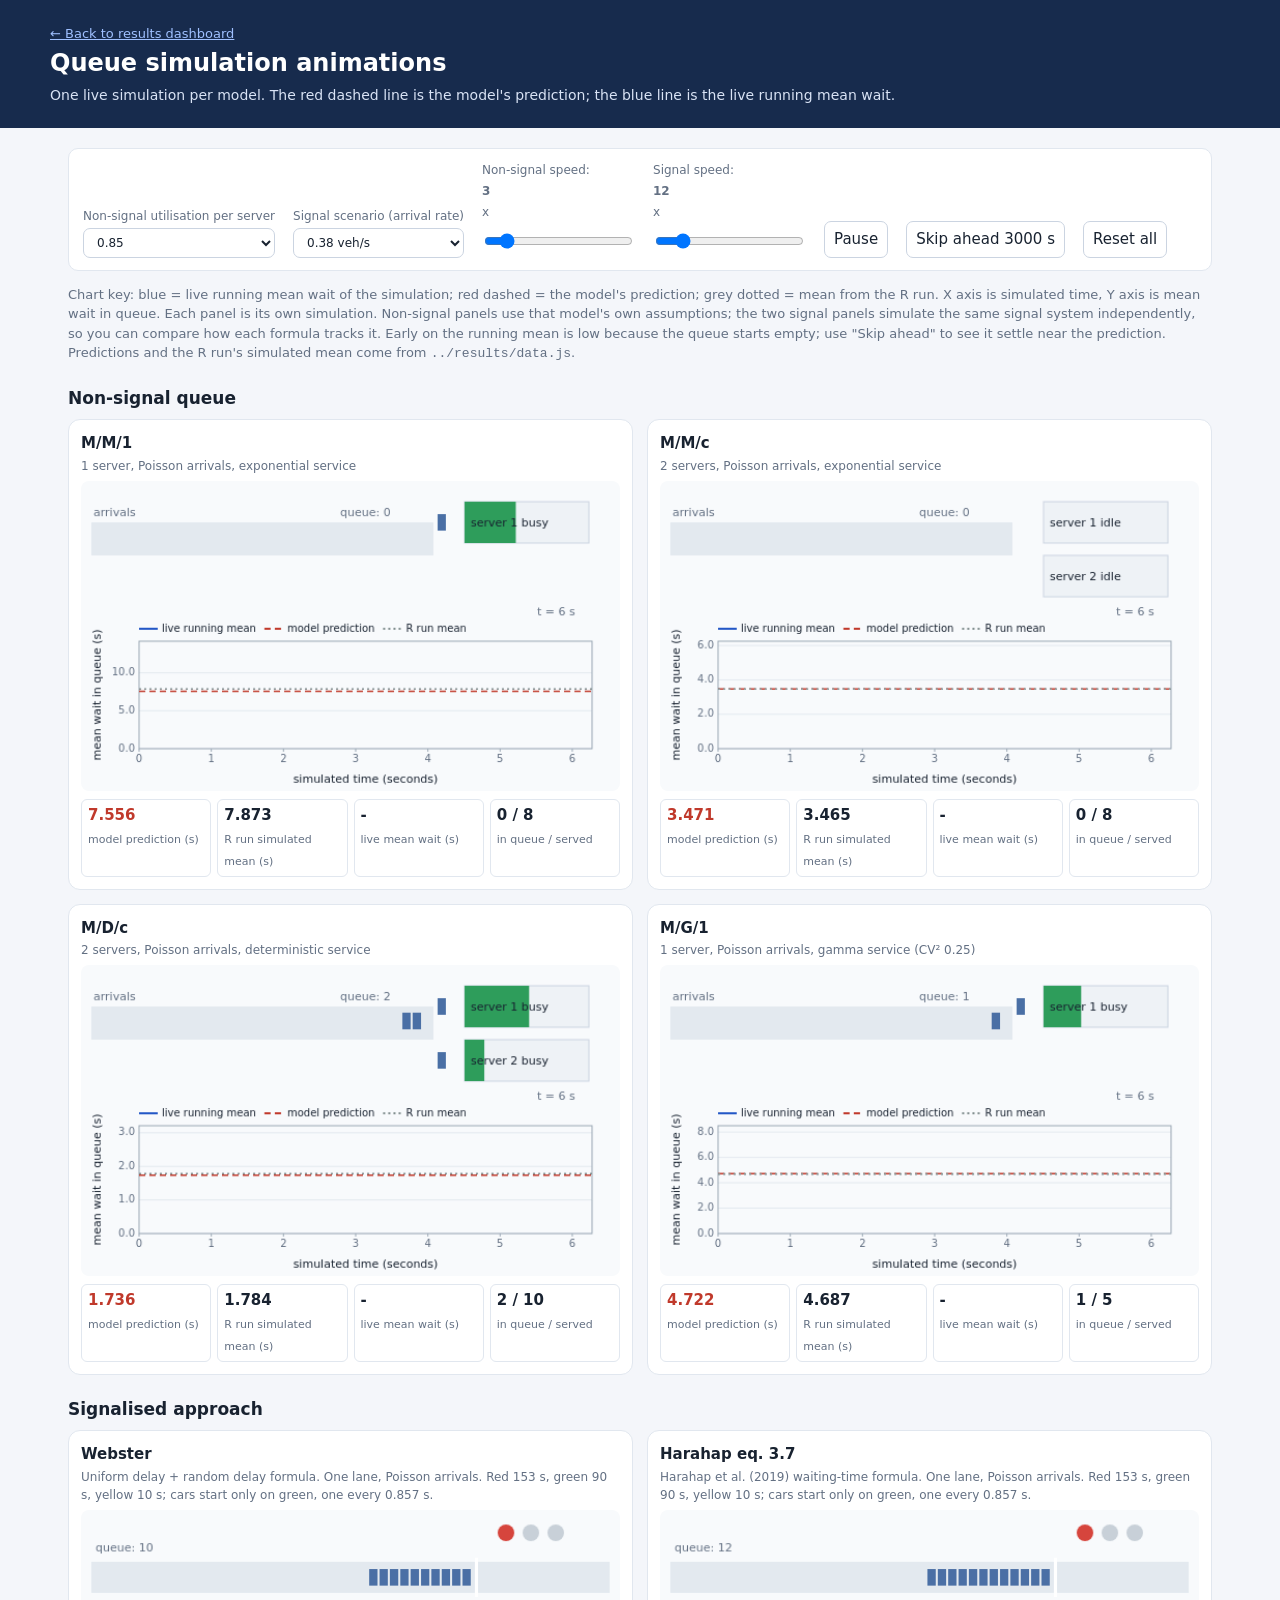
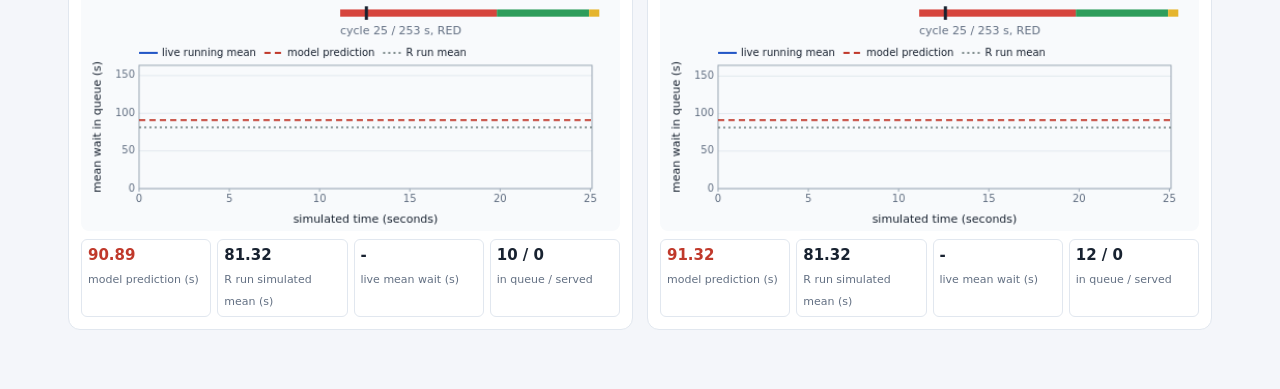
==== dashboard/animation.html @ c311b71f "Traffic queue model comparison: simulation, dashboard and animations" ====
<!doctype html>
<html lang="en">
<head>
<meta charset="utf-8">
<meta name="viewport" content="width=device-width, initial-scale=1">
<title>Queue simulation animations</title>
<style>
:root{--bg:#f4f6fa;--panel:#fff;--ink:#182230;--muted:#637083;--line:#e1e7ef;--acc:#2357c6;--red:#d6453d;--grn:#2e9d5b;--yel:#e5b52e;--pred:#c0392b}
*{box-sizing:border-box}body{margin:0;background:var(--bg);color:var(--ink);font:15px/1.5 system-ui,-apple-system,Segoe UI,sans-serif}
header{background:#172b4d;color:#fff;padding:22px max(20px,calc((100% - 1180px)/2))}header h1{margin:0 0 4px;font-size:24px}header p{margin:0;color:#d9e3f5;font-size:14px}
main{max-width:1180px;margin:20px auto;padding:0 18px 40px}
.bar{display:flex;flex-wrap:wrap;gap:12px 18px;align-items:end;background:var(--panel);border:1px solid var(--line);border-radius:10px;padding:12px 14px;margin-bottom:14px}
.bar label{display:flex;flex-direction:column;font-size:12px;color:var(--muted);gap:3px}
select,button,input{font:inherit;padding:6px 9px;border:1px solid #cbd4e1;border-radius:7px;background:#fff;color:var(--ink)}button{cursor:pointer}
h2{font-size:17px;margin:22px 0 8px}
.grid{display:grid;grid-template-columns:repeat(2,minmax(0,1fr));gap:14px}
.card{background:var(--panel);border:1px solid var(--line);border-radius:12px;padding:12px}
.card h3{margin:0 0 2px;font-size:15px}.card .sub{color:var(--muted);font-size:12px;margin:0 0 6px}
canvas{width:100%;height:auto;display:block;background:#f8fafc;border-radius:8px}
.nums{display:grid;grid-template-columns:repeat(4,1fr);gap:6px;margin-top:8px}
.nums div{border:1px solid var(--line);border-radius:6px;padding:4px 6px}.nums b{display:block;font-size:15px}.nums span{font-size:11px;color:var(--muted)}
.pred b{color:var(--pred)}
.note{color:var(--muted);font-size:13px}
@media(max-width:820px){.grid{grid-template-columns:1fr}.nums{grid-template-columns:repeat(2,1fr)}}
</style>
</head>
<body>
<header><a href="index.html" style="color:#9fc0ff;font-size:13px">&larr; Back to results dashboard</a><h1>Queue simulation animations</h1><p>One live simulation per model. The red dashed line is the model's prediction; the blue line is the live running mean wait.</p></header>
<main>
<div class="bar">
  <label>Non-signal utilisation per server
    <select id="rho"><option>0.3</option><option>0.5</option><option>0.7</option><option selected>0.85</option></select></label>
  <label>Signal scenario (arrival rate)
    <select id="sig"><option value="0.1">0.10 veh/s</option><option value="0.2">0.20 veh/s</option><option value="0.28">0.28 veh/s</option><option value="0.34">0.34 veh/s</option><option value="0.38" selected>0.38 veh/s</option></select></label>
  <label>Non-signal speed: <b id="spdOut"></b>x
    <input id="spd" type="range" min="0.5" max="60" step="0.5" value="3"></label>
  <label>Signal speed: <b id="spdSigOut"></b>x
    <input id="spdSig" type="range" min="1" max="120" step="1" value="12"></label>
  <button id="pause">Pause</button>
  <button id="skip">Skip ahead 3000 s</button>
  <button id="reset">Reset all</button>
</div>
<p class="note">Chart key: blue = live running mean wait of the simulation; red dashed = the model's prediction; grey dotted = mean from the R run. X axis is simulated time, Y axis is mean wait in queue. Each panel is its own simulation. Non-signal panels use that model's own assumptions; the two signal panels simulate the same signal system independently, so you can compare how each formula tracks it. Early on the running mean is low because the queue starts empty; use "Skip ahead" to see it settle near the prediction. Predictions and the R run's simulated mean come from <code>../results/data.js</code>.</p>

<h2>Non-signal queue</h2>
<div class="grid" id="plainGrid"></div>

<h2>Signalised approach</h2>
<div class="grid" id="sigGrid"></div>
</main>
<script src="../results/data.js"></script>
<script>
"use strict";
const MU = 0.75, SAT = 1.167, RED = 153, GREEN = 90, CYC = 253, H_SAT = 1 / SAT;
const $ = id => document.getElementById(id);
if (window.self !== window.top) document.querySelector("header").style.display = "none";   // hide the banner when embedded in the dashboard
const R = window.RESULTS || { plain: [], signal: [] };
const fmt = (v, d = 2) => (v === null || v === undefined || !isFinite(v)) ? "n/a" : Number(v).toFixed(d);
const CSS = n => getComputedStyle(document.documentElement).getPropertyValue(n).trim();

// ---------- random helpers ----------
const rexp = rate => -Math.log(1 - Math.random()) / rate;
function svcTime(kind) {                       // mean 1/MU in every case
  if (kind === "exp") return rexp(MU);
  if (kind === "det") return 1 / MU;
  let s = 0; for (let i = 0; i < 4; i++) s += rexp(4 * MU); return s;   // gamma, shape 4 (cv2 = 0.25)
}

// ---------- shared chart (labelled axes + legend) ----------
function niceStep(range, n) {
  const raw = range / n, mag = Math.pow(10, Math.floor(Math.log10(raw))), f = raw / mag;
  return (f < 1.5 ? 1 : f < 3 ? 2 : f < 7 ? 5 : 10) * mag;
}
function drawChart(cx, x, y, w, h, hist, lines, tmax) {
  const L = 46, T = 20, B = 36, R = 22;                      // margins inside the box
  const px = x + L, py = y + T, pw = w - L - R, ph = h - T - B;
  const lv = lines.map(l => l.v).filter(v => isFinite(v));
  const ymax = lv.length ? Math.max(...lv) * 1.8 : Math.max(1e-6, ...hist.map(p => p[1])) * 1.25;   // early spikes are clipped
  const tm = Math.max(tmax, 1);
  const X = t => px + pw * Math.min(1, t / tm), Y = v => py + ph - ph * Math.min(1, v / ymax);
  cx.save(); cx.font = "10px system-ui"; cx.textBaseline = "middle";
  // grid + y ticks
  const ys = niceStep(ymax, 4), yd = ys < 1 ? 2 : ys < 10 ? 1 : 0;
  cx.textAlign = "right"; cx.strokeStyle = "#e3e9ef"; cx.fillStyle = "#637083"; cx.lineWidth = 1;
  for (let v = 0; v <= ymax + 1e-9; v += ys) { cx.beginPath(); cx.moveTo(px, Y(v)); cx.lineTo(px + pw, Y(v)); cx.stroke(); cx.fillText(v.toFixed(yd), px - 4, Y(v)); }
  // x ticks
  const xs = niceStep(tm, 5); cx.textAlign = "center"; cx.textBaseline = "top";
  for (let t = 0; t <= tm + 1e-9; t += xs) { cx.beginPath(); cx.moveTo(X(t), py + ph); cx.lineTo(X(t), py + ph + 3); cx.strokeStyle = "#9aa7b4"; cx.stroke(); cx.fillText(Math.round(t), X(t), py + ph + 5); }
  cx.strokeStyle = "#9aa7b4"; cx.strokeRect(px, py, pw, ph);
  // axis titles
  cx.fillStyle = "#182230"; cx.font = "11px system-ui"; cx.textAlign = "center"; cx.textBaseline = "alphabetic";
  cx.fillText("simulated time (seconds)", px + pw / 2, y + h - 3);
  cx.save(); cx.translate(x + 9, py + ph / 2); cx.rotate(-Math.PI / 2); cx.fillText("mean wait in queue (s)", 0, 0); cx.restore();
  // reference lines (model prediction etc.)
  lines.forEach(l => { if (!isFinite(l.v)) return; cx.strokeStyle = l.c; cx.setLineDash(l.dash || [6, 4]); cx.lineWidth = 1.6;
    cx.beginPath(); cx.moveTo(px, Y(l.v)); cx.lineTo(px + pw, Y(l.v)); cx.stroke(); });
  // live running mean
  cx.setLineDash([]); cx.strokeStyle = "#2357c6"; cx.lineWidth = 1.8; cx.beginPath();
  hist.forEach((p, i) => { const qx = X(p[0]), qy = Y(p[1]); i ? cx.lineTo(qx, qy) : cx.moveTo(qx, qy); }); cx.stroke();
  // legend
  cx.font = "10px system-ui"; cx.textAlign = "left"; cx.textBaseline = "middle"; let lx = px;
  const items = [{ name: "live running mean", c: "#2357c6", dash: [] }].concat(lines.filter(l => isFinite(l.v)));
  items.forEach(it => { cx.strokeStyle = it.c; cx.lineWidth = 2; cx.setLineDash(it.dash || [6, 4]); cx.beginPath(); cx.moveTo(lx, y + 8); cx.lineTo(lx + 18, y + 8); cx.stroke();
    cx.setLineDash([]); cx.fillStyle = "#182230"; cx.fillText(it.name, lx + 22, y + 8); lx += 30 + cx.measureText(it.name).width; });
  cx.restore();
}

// ---------- non-signal panel ----------
const PLAIN = [
  { model: "M/M/1", lanes: 1, svc: "exp",   stype: "exponential",    title: "M/M/1",  sub: "1 server, Poisson arrivals, exponential service" },
  { model: "M/M/c", lanes: 2, svc: "exp",   stype: "exponential",    title: "M/M/c",  sub: "2 servers, Poisson arrivals, exponential service" },
  { model: "M/D/c", lanes: 2, svc: "det",   stype: "deterministic",  title: "M/D/c",  sub: "2 servers, Poisson arrivals, deterministic service" },
  { model: "M/G/1", lanes: 1, svc: "gamma", stype: "gamma_cv2_0.25", title: "M/G/1",  sub: "1 server, Poisson arrivals, gamma service (CV² 0.25)" }
];
class PlainPanel {
  constructor(cfg, root) {
    this.cfg = cfg; this.root = root;
    root.innerHTML = `<h3>${cfg.title}</h3><p class="sub">${cfg.sub}</p><canvas width="520" height="300"></canvas>
      <div class="nums"><div class="pred"><b class="p">-</b><span>model prediction (s)</span></div><div><b class="r">-</b><span>R run simulated mean (s)</span></div>
      <div><b class="m">-</b><span>live mean wait (s)</span></div><div><b class="q">0</b><span>in queue / served</span></div></div>`;
    this.cv = root.querySelector("canvas"); this.cx = this.cv.getContext("2d");
    this.reset();
  }
  setRho(rho) {
    this.rho = rho; const row = R.plain.find(r => r.model === this.cfg.model && r.lanes === this.cfg.lanes && r.service_type === this.cfg.stype && Math.abs(r.rho - rho) < 1e-9);
    this.pred = row ? row.analytic_mean_wait_s : NaN; this.rsim = row ? row.simulated_mean_wait_s : NaN;
    this.lam = rho * this.cfg.lanes * MU;
    this.root.querySelector(".p").textContent = fmt(this.pred, 3); this.root.querySelector(".r").textContent = fmt(this.rsim, 3);
    this.reset();
  }
  reset() {
    this.t = 0; this.queue = []; this.servers = Array.from({ length: this.cfg.lanes }, () => ({ busy: false, end: 0, start: 0 }));
    this.next = this.lam ? rexp(this.lam) : Infinity; this.n = 0; this.sum = 0; this.served = 0; this.hist = []; this.lastSample = 0;
  }
  dispatch(t) {
    for (const s of this.servers) { if (s.busy || !this.queue.length) continue;
      const a = this.queue.shift(), st = svcTime(this.cfg.svc); s.busy = true; s.start = t; s.end = t + st;
      this.served++; if (this.served > 100) { this.n++; this.sum += t - a; } }
  }
  advance(dt) {
    const target = this.t + dt;
    for (;;) {
      let td = Infinity, si = -1; this.servers.forEach((s, i) => { if (s.busy && s.end < td) { td = s.end; si = i; } });
      const te = Math.min(this.next, td); if (te > target) break;
      this.t = te;
      if (this.next <= td) { this.queue.push(this.next); this.next += rexp(this.lam); this.dispatch(this.t); }
      else { this.servers[si].busy = false; this.dispatch(this.t); }
      if (this.t - this.lastSample >= Math.max(2, this.t / 150) && this.n) { this.hist.push([this.t, this.sum / this.n]); this.lastSample = this.t; }
    }
    this.t = target;
  }
  draw() {
    const cx = this.cx, W = 520; cx.clearRect(0, 0, W, 300);
    // queue lane
    cx.fillStyle = "#e3e9ef"; cx.fillRect(10, 40, 330, 18 * 1 + 14);
    const shown = Math.min(this.queue.length, 30);
    for (let i = 0; i < shown; i++) { cx.fillStyle = "#4a6fa5"; cx.fillRect(330 - 10 - i * 10, 46, 8, 16); }
    cx.fillStyle = "#637083"; cx.font = "11px system-ui"; cx.fillText("arrivals", 12, 34);
    cx.fillText(this.queue.length > 30 ? "+" + (this.queue.length - 30) + " more" : "", 14, 82);
    cx.fillText("queue: " + this.queue.length, 250, 34);
    // servers
    this.servers.forEach((s, i) => { const y0 = 20 + i * 52;
      cx.fillStyle = "#eef2f6"; cx.fillRect(370, y0, 120, 40); cx.strokeStyle = "#cbd4e1"; cx.strokeRect(370, y0, 120, 40);
      if (s.busy) { const prog = Math.min(1, (this.t - s.start) / (s.end - s.start)); cx.fillStyle = "#2e9d5b"; cx.fillRect(370, y0, 120 * prog, 40); }
      cx.fillStyle = "#182230"; cx.fillText("server " + (i + 1) + (s.busy ? " busy" : " idle"), 376, y0 + 24);
      if (s.busy) { cx.fillStyle = "#4a6fa5"; cx.fillRect(344, y0 + 12, 8, 16); } });
    cx.fillStyle = "#637083"; cx.fillText("t = " + Math.floor(this.t) + " s", 440, 130);
    drawChart(cx, 10, 135, 505, 160, this.hist, [{ v: this.pred, c: CSS("--pred"), name: "model prediction" }, { v: this.rsim, c: "#7f8c8d", dash: [2, 3], name: "R run mean" }], this.t);
    const r = this.root; r.querySelector(".m").textContent = this.n ? fmt(this.sum / this.n, 3) : "-";
    r.querySelector(".q").textContent = this.queue.length + " / " + this.served;
  }
}

// ---------- signal panel (one per model, each with its own simulation) ----------
const SIGNAL = [
  { model: "Webster", title: "Webster", sub: "Uniform delay + random delay formula" },
  { model: "Harahap Eq.3.7", title: "Harahap eq. 3.7", sub: "Harahap et al. (2019) waiting-time formula" }
];
class SignalPanel {
  constructor(cfg, root) {
    this.cfg = cfg; this.root = root;
    root.innerHTML = `<h3>${cfg.title}</h3>
      <p class="sub">${cfg.sub}. One lane, Poisson arrivals. Red 153 s, green 90 s, yellow 10 s; cars start only on green, one every 0.857 s.</p>
      <canvas width="520" height="310"></canvas>
      <div class="nums"><div class="pred"><b class="p">-</b><span>model prediction (s)</span></div><div><b class="r">-</b><span>R run simulated mean (s)</span></div>
      <div><b class="m">-</b><span>live mean wait (s)</span></div><div><b class="q">0</b><span>in queue / served</span></div></div>`;
    this.cv = root.querySelector("canvas"); this.cx = this.cv.getContext("2d");
  }
  setLambda(l) {
    this.lam = l;
    const row = R.signal.find(r => r.model === this.cfg.model && Math.abs(r.lambda - l) < 1e-9);
    this.pred = row ? row.analytic_mean_wait_s : NaN; this.rsim = row ? row.simulated_mean_wait_s : NaN;
    this.root.querySelector(".p").textContent = fmt(this.pred); this.root.querySelector(".r").textContent = fmt(this.rsim);
    this.reset();
  }
  reset() { this.t = 0; this.queue = []; this.leaving = []; this.next = rexp(this.lam); this.lastStart = -Infinity;
    this.n = 0; this.sum = 0; this.served = 0; this.hist = []; this.lastSample = 0; }
  headStart() { if (!this.queue.length) return Infinity;
    let t = Math.max(this.queue[0], this.lastStart + H_SAT), ph = t % CYC;
    if (ph < RED) t = t - ph + RED; else if (ph >= RED + GREEN) t = t - ph + CYC + RED; return t; }
  advance(dt) {
    const target = this.t + dt;
    for (;;) {
      const ts = this.headStart(), te = Math.min(this.next, ts); if (te > target) break;
      this.t = te;
      if (this.next <= ts) { this.queue.push(this.next); this.next += rexp(this.lam); }
      else { const a = this.queue.shift(); this.lastStart = ts; this.leaving.push(ts); this.served++;
        if (ts > 40 * CYC) { this.n++; this.sum += ts - a; } }
      if (this.t - this.lastSample >= Math.max(5, this.t / 150) && this.n) { this.hist.push([this.t, this.sum / this.n]); this.lastSample = this.t; }
    }
    this.t = target; this.leaving = this.leaving.filter(s => this.t - s < 6);
  }
  draw() {
    const cx = this.cx; cx.clearRect(0, 0, 520, 310);
    const ph = this.t % CYC, state = ph < RED ? "red" : ph < RED + GREEN ? "green" : "yellow", stop = 380, MAXQ = 34;
    cx.fillStyle = "#e3e9ef"; cx.fillRect(10, 50, 500, 30);
    cx.fillStyle = "#fff"; cx.fillRect(stop, 46, 3, 38);
    const shown = Math.min(this.queue.length, MAXQ);
    for (let i = 0; i < shown; i++) { cx.fillStyle = "#4a6fa5"; cx.fillRect(stop - 12 - i * 10, 57, 8, 16); }
    this.leaving.forEach(s => { const x = stop + 8 + (this.t - s) * 22; if (x < 505) { cx.fillStyle = "#2e9d5b"; cx.fillRect(x, 57, 8, 16); } });
    cx.fillStyle = "#637083"; cx.font = "11px system-ui";
    cx.fillText("queue: " + this.queue.length + (this.queue.length > MAXQ ? " (" + (this.queue.length - MAXQ) + " off screen)" : ""), 14, 40);
    [["red", "#d6453d"], ["yellow", "#e5b52e"], ["green", "#2e9d5b"]].forEach((l, i) => { cx.fillStyle = state === l[0] ? l[1] : "#c8d0d8"; cx.beginPath(); cx.arc(stop + 30 + i * 24, 22, 8, 0, 7); cx.fill(); });
    const bx = 250, bw = 250, by = 96;
    cx.fillStyle = "#d6453d"; cx.fillRect(bx, by, bw * RED / CYC, 7); cx.fillStyle = "#2e9d5b"; cx.fillRect(bx + bw * RED / CYC, by, bw * GREEN / CYC, 7);
    cx.fillStyle = "#e5b52e"; cx.fillRect(bx + bw * (RED + GREEN) / CYC, by, bw * (CYC - RED - GREEN) / CYC, 7);
    cx.fillStyle = "#182230"; cx.fillRect(bx + bw * ph / CYC - 1, by - 3, 3, 13);
    cx.fillStyle = "#637083"; cx.fillText("cycle " + Math.floor(ph) + " / 253 s, " + state.toUpperCase(), bx, by + 24);
    drawChart(cx, 10, 130, 505, 175, this.hist, [{ v: this.pred, c: CSS("--pred"), name: "model prediction" }, { v: this.rsim, c: "#7f8c8d", dash: [2, 3], name: "R run mean" }], this.t);
    const r = this.root; r.querySelector(".m").textContent = this.n ? fmt(this.sum / this.n) : "-";
    r.querySelector(".q").textContent = this.queue.length + " / " + this.served;
  }
}

// ---------- wire up ----------
const panels = PLAIN.map(c => { const d = document.createElement("div"); d.className = "card"; $("plainGrid").appendChild(d); return new PlainPanel(c, d); });
const sigPanels = SIGNAL.map(c => { const d = document.createElement("div"); d.className = "card"; $("sigGrid").appendChild(d); return new SignalPanel(c, d); });
const all = [...panels, ...sigPanels];
const applyRho = () => panels.forEach(p => p.setRho(parseFloat($("rho").value)));
const applySig = () => sigPanels.forEach(p => p.setLambda(parseFloat($("sig").value)));
applyRho(); applySig();
$("rho").onchange = applyRho; $("sig").onchange = applySig;
const bindSpd = (id, out) => { $(id).oninput = () => $(out).textContent = $(id).value; $(out).textContent = $(id).value; };
bindSpd("spd", "spdOut"); bindSpd("spdSig", "spdSigOut");   // value = simulated seconds per real second
let paused = false;
$("pause").onclick = () => { paused = !paused; $("pause").textContent = paused ? "Resume" : "Pause"; };
$("reset").onclick = () => all.forEach(p => p.reset());
$("skip").onclick = () => { all.forEach(p => { for (let i = 0; i < 30; i++) p.advance(100); }); };
let last = performance.now();
(function loop(now) {
  const dt = Math.min((now - last) / 1000, 0.1); last = now;
  if (!paused) all.forEach(p => p.advance(dt * parseFloat($(p instanceof SignalPanel ? "spdSig" : "spd").value)));
  all.forEach(p => p.draw());
  requestAnimationFrame(loop);
})(last);
</script>
</body>
</html>
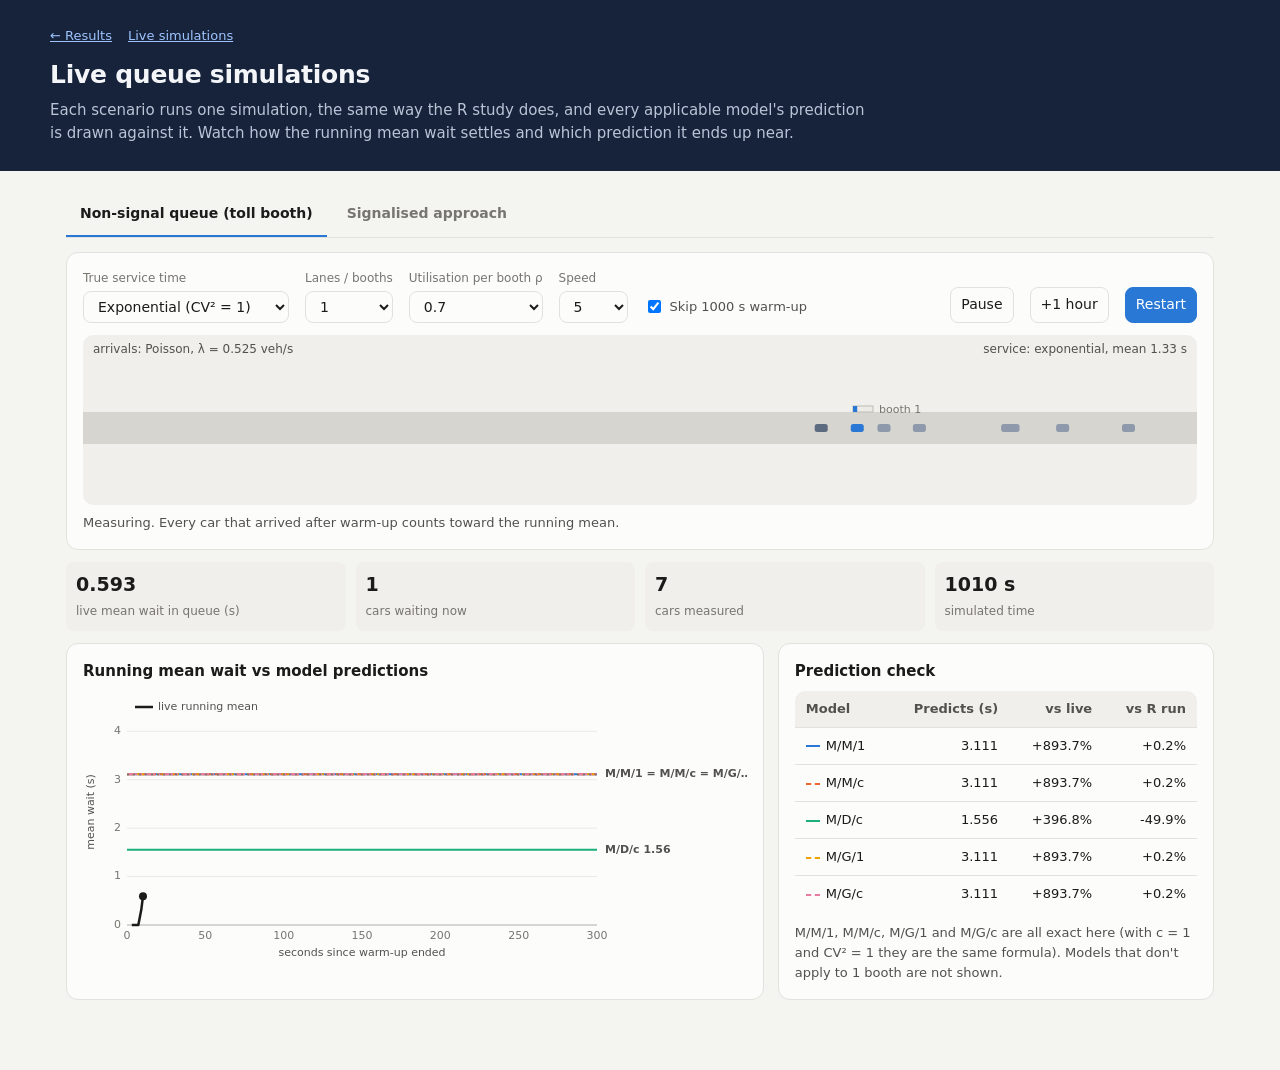
==== commit 648cd0c1: "Add M/G/c and full Webster, fair rankings, and rebuild dashboard Models (run_simulation.R) - Add M/G" ====
--- a/dashboard/animation.html
+++ b/dashboard/animation.html
@@ -3,256 +3,391 @@
 <head>
 <meta charset="utf-8">
 <meta name="viewport" content="width=device-width, initial-scale=1">
-<title>Queue simulation animations</title>
+<title>Queue Simulations</title>
+<link rel="stylesheet" href="style.css">
 <style>
-:root{--bg:#f4f6fa;--panel:#fff;--ink:#182230;--muted:#637083;--line:#e1e7ef;--acc:#2357c6;--red:#d6453d;--grn:#2e9d5b;--yel:#e5b52e;--pred:#c0392b}
-*{box-sizing:border-box}body{margin:0;background:var(--bg);color:var(--ink);font:15px/1.5 system-ui,-apple-system,Segoe UI,sans-serif}
-header{background:#172b4d;color:#fff;padding:22px max(20px,calc((100% - 1180px)/2))}header h1{margin:0 0 4px;font-size:24px}header p{margin:0;color:#d9e3f5;font-size:14px}
-main{max-width:1180px;margin:20px auto;padding:0 18px 40px}
-.bar{display:flex;flex-wrap:wrap;gap:12px 18px;align-items:end;background:var(--panel);border:1px solid var(--line);border-radius:10px;padding:12px 14px;margin-bottom:14px}
-.bar label{display:flex;flex-direction:column;font-size:12px;color:var(--muted);gap:3px}
-select,button,input{font:inherit;padding:6px 9px;border:1px solid #cbd4e1;border-radius:7px;background:#fff;color:var(--ink)}button{cursor:pointer}
-h2{font-size:17px;margin:22px 0 8px}
-.grid{display:grid;grid-template-columns:repeat(2,minmax(0,1fr));gap:14px}
-.card{background:var(--panel);border:1px solid var(--line);border-radius:12px;padding:12px}
-.card h3{margin:0 0 2px;font-size:15px}.card .sub{color:var(--muted);font-size:12px;margin:0 0 6px}
-canvas{width:100%;height:auto;display:block;background:#f8fafc;border-radius:8px}
-.nums{display:grid;grid-template-columns:repeat(4,1fr);gap:6px;margin-top:8px}
-.nums div{border:1px solid var(--line);border-radius:6px;padding:4px 6px}.nums b{display:block;font-size:15px}.nums span{font-size:11px;color:var(--muted)}
-.pred b{color:var(--pred)}
-.note{color:var(--muted);font-size:13px}
-@media(max-width:820px){.grid{grid-template-columns:1fr}.nums{grid-template-columns:repeat(2,1fr)}}
+.tabs { display: flex; gap: 6px; margin-bottom: 14px; border-bottom: 1px solid var(--line); }
+.tabs button { border: 0; border-bottom: 2px solid transparent; border-radius: 0; background: none; padding: 10px 14px; font-weight: 600; color: var(--muted); }
+.tabs button[aria-selected="true"] { color: var(--ink); border-bottom-color: var(--accent); }
+.bar { display: flex; flex-wrap: wrap; gap: 10px 16px; align-items: end; }
+.bar label { display: flex; flex-direction: column; gap: 3px; font-size: 12px; color: var(--muted); }
+.bar label.check { flex-direction: row; align-items: center; gap: 6px; font-size: 13px; color: var(--ink-2); padding-bottom: 6px; }
+.bar .grow { flex: 1; }
+.stage { margin-top: 12px; }
+.stage canvas { display: block; width: 100%; border-radius: 10px; background: var(--surface-2); }
+.stats { display: grid; grid-template-columns: repeat(4, minmax(0, 1fr)); gap: 10px; margin: 12px 0; }
+.stat { background: var(--surface-2); border-radius: 8px; padding: 8px 10px; }
+.stat b { display: block; font-size: 19px; font-variant-numeric: tabular-nums; }
+.stat span { font-size: 12px; color: var(--muted); }
+.panes { display: grid; grid-template-columns: minmax(0, 1.6fr) minmax(0, 1fr); gap: 14px; margin-top: 4px; }
+.status { font-size: 13px; color: var(--ink-2); min-height: 20px; margin-top: 8px; }
+.explain { font-size: 13px; color: var(--ink-2); margin: 10px 0 0; }
+@media (max-width: 860px) { .panes { grid-template-columns: 1fr; } .stats { grid-template-columns: repeat(2, minmax(0, 1fr)); } }
 </style>
 </head>
 <body>
-<header><a href="index.html" style="color:#9fc0ff;font-size:13px">&larr; Back to results dashboard</a><h1>Queue simulation animations</h1><p>One live simulation per model. The red dashed line is the model's prediction; the blue line is the live running mean wait.</p></header>
+<header class="top">
+  <nav><a href="index.html">&larr; Results</a><a href="animation.html" aria-current="page">Live simulations</a></nav>
+  <h1>Live queue simulations</h1>
+  <p>Each scenario runs one simulation, the same way the R study does, and every applicable model's prediction is drawn against it. Watch how the running mean wait settles and which prediction it ends up near.</p>
+</header>
 <main>
-<div class="bar">
-  <label>Non-signal utilisation per server
-    <select id="rho"><option>0.3</option><option>0.5</option><option>0.7</option><option selected>0.85</option></select></label>
-  <label>Signal scenario (arrival rate)
-    <select id="sig"><option value="0.1">0.10 veh/s</option><option value="0.2">0.20 veh/s</option><option value="0.28">0.28 veh/s</option><option value="0.34">0.34 veh/s</option><option value="0.38" selected>0.38 veh/s</option></select></label>
-  <label>Non-signal speed: <b id="spdOut"></b>x
-    <input id="spd" type="range" min="0.5" max="60" step="0.5" value="3"></label>
-  <label>Signal speed: <b id="spdSigOut"></b>x
-    <input id="spdSig" type="range" min="1" max="120" step="1" value="12"></label>
-  <button id="pause">Pause</button>
-  <button id="skip">Skip ahead 3000 s</button>
-  <button id="reset">Reset all</button>
+<div class="tabs" role="tablist">
+  <button role="tab" id="tab-plain" aria-selected="true" aria-controls="pane-plain">Non-signal queue (toll booth)</button>
+  <button role="tab" id="tab-sig" aria-selected="false" aria-controls="pane-sig">Signalised approach</button>
 </div>
-<p class="note">Chart key: blue = live running mean wait of the simulation; red dashed = the model's prediction; grey dotted = mean from the R run. X axis is simulated time, Y axis is mean wait in queue. Each panel is its own simulation. Non-signal panels use that model's own assumptions; the two signal panels simulate the same signal system independently, so you can compare how each formula tracks it. Early on the running mean is low because the queue starts empty; use "Skip ahead" to see it settle near the prediction. Predictions and the R run's simulated mean come from <code>../results/data.js</code>.</p>
-
-<h2>Non-signal queue</h2>
-<div class="grid" id="plainGrid"></div>
-
-<h2>Signalised approach</h2>
-<div class="grid" id="sigGrid"></div>
+
+<!-- ============ NON-SIGNAL ============ -->
+<div id="pane-plain" role="tabpanel">
+  <div class="card">
+    <div class="bar">
+      <label>True service time
+        <select id="p-svc"><option value="exponential">Exponential (CV² = 1)</option><option value="deterministic">Deterministic (CV² = 0)</option><option value="gamma_cv2_0.25">Gamma (CV² = 0.25)</option></select></label>
+      <label>Lanes / booths<select id="p-lanes"><option>1</option><option>2</option></select></label>
+      <label>Utilisation per booth ρ<select id="p-rho"><option>0.3</option><option>0.5</option><option selected>0.7</option><option>0.85</option></select></label>
+      <label>Speed<select id="p-speed"><option>1</option><option>2</option><option selected>5</option><option>10</option><option>25</option><option>50</option><option>100</option></select></label>
+      <label class="check"><input type="checkbox" id="p-warm" checked> Skip 1000 s warm-up</label>
+      <span class="grow"></span>
+      <button id="p-pause">Pause</button><button id="p-skip">+1 hour</button><button id="p-reset" class="primary">Restart</button>
+    </div>
+    <div class="stage"><canvas id="p-scene" height="170"></canvas></div>
+    <div class="status" id="p-status"></div>
+  </div>
+  <div class="stats">
+    <div class="stat"><b id="p-mean">–</b><span>live mean wait in queue (s)</span></div>
+    <div class="stat"><b id="p-q">0</b><span>cars waiting now</span></div>
+    <div class="stat"><b id="p-n">0</b><span>cars measured</span></div>
+    <div class="stat"><b id="p-t">0</b><span>simulated time</span></div>
+  </div>
+  <div class="panes">
+    <div class="card"><h3>Running mean wait vs model predictions</h3><canvas id="p-chart" height="270" style="width:100%;display:block;margin-top:6px"></canvas></div>
+    <div class="card"><h3>Prediction check</h3>
+      <div class="table-wrap" style="margin-top:8px;border:0"><table><thead><tr><th>Model</th><th class="num">Predicts (s)</th><th class="num">vs live</th><th class="num">vs R run</th></tr></thead><tbody id="p-table"></tbody></table></div>
+      <p class="explain" id="p-explain"></p></div>
+  </div>
+</div>
+
+<!-- ============ SIGNAL ============ -->
+<div id="pane-sig" role="tabpanel" hidden>
+  <div class="card">
+    <div class="bar">
+      <label>Arrival rate λ
+        <select id="s-lam"><option value="0.1">0.10 veh/s (x = 0.24)</option><option value="0.2">0.20 veh/s (x = 0.48)</option><option value="0.28">0.28 veh/s (x = 0.67)</option><option value="0.34" selected>0.34 veh/s (x = 0.82)</option><option value="0.38">0.38 veh/s (x = 0.92)</option></select></label>
+      <label>Speed<select id="s-speed"><option>1</option><option>2</option><option>5</option><option selected>10</option><option>25</option><option>50</option><option>100</option></select></label>
+      <label class="check"><input type="checkbox" id="s-warm" checked> Skip 40-cycle warm-up</label>
+      <span class="grow"></span>
+      <button id="s-pause">Pause</button><button id="s-skip">+10 cycles</button><button id="s-reset" class="primary">Restart</button>
+    </div>
+    <div class="stage"><canvas id="s-scene" height="230"></canvas></div>
+    <div class="status" id="s-status"></div>
+  </div>
+  <div class="stats">
+    <div class="stat"><b id="s-mean">–</b><span>live mean wait (s)</span></div>
+    <div class="stat"><b id="s-q">0</b><span>cars queued now</span></div>
+    <div class="stat"><b id="s-n">0</b><span>cars measured</span></div>
+    <div class="stat"><b id="s-t">0</b><span>cycles measured</span></div>
+  </div>
+  <div class="panes">
+    <div class="card"><h3>Running mean wait vs model predictions</h3><canvas id="s-chart" height="270" style="width:100%;display:block;margin-top:6px"></canvas></div>
+    <div class="card"><h3>Prediction check</h3>
+      <div class="table-wrap" style="margin-top:8px;border:0"><table><thead><tr><th>Model</th><th class="num">Predicts (s)</th><th class="num">vs live</th><th class="num">vs R run</th></tr></thead><tbody id="s-table"></tbody></table></div>
+      <p class="explain">The two formulas share the uniform-delay term R²/(2C(1 − λ/s)), and Harahap's Q(0) is estimated from Webster's overflow term. Webster also subtracts its empirical correction term, which Harahap lacks, so Harahap sits higher, more so near saturation. The running mean still swings from cycle to cycle after warm-up. It needs a few hundred cycles to settle, which is why the R study averages 40 runs of 400 cycles each.</p></div>
+  </div>
+</div>
 </main>
 <script src="../results/data.js"></script>
 <script>
 "use strict";
-const MU = 0.75, SAT = 1.167, RED = 153, GREEN = 90, CYC = 253, H_SAT = 1 / SAT;
+// ---------------- constants (must match run_simulation.R) ----------------
+const MU = 0.75, WARM_PLAIN = 1000;
+const SAT = 1.167, RED = 153, GREEN = 90, YELLOW = 10, CYC = RED + GREEN + YELLOW, R_EFF = CYC - GREEN, HEAD = 1 / SAT, WARM_SIG = 40 * CYC;
+const R = window.RESULTS || { plain: [], signal: [] };
 const $ = id => document.getElementById(id);
-if (window.self !== window.top) document.querySelector("header").style.display = "none";   // hide the banner when embedded in the dashboard
-const R = window.RESULTS || { plain: [], signal: [] };
-const fmt = (v, d = 2) => (v === null || v === undefined || !isFinite(v)) ? "n/a" : Number(v).toFixed(d);
-const CSS = n => getComputedStyle(document.documentElement).getPropertyValue(n).trim();
-
-// ---------- random helpers ----------
+const fin = v => v !== null && v !== undefined && isFinite(v);
+const fmt = (v, d = 2) => fin(v) ? Number(v).toFixed(d) : "n/a";
+const pct = v => fin(v) ? (v > 0 ? "+" : "") + v.toFixed(1) + "%" : "n/a";
+const MODEL_COLOR = { "M/M/1": "--s1", "M/M/c": "--s2", "M/D/c": "--s3", "M/G/1": "--s4", "M/G/c": "--s5", "Webster": "--s1", "Harahap Eq.3.7": "--s2" };
+const MODEL_DASH = { "M/M/1": [], "M/M/c": [7, 4], "M/D/c": [], "M/G/1": [2, 3], "M/G/c": [10, 3, 2, 3], "Webster": [], "Harahap Eq.3.7": [7, 4] };
+
+let TOK = {};
+function readTokens() { const cs = getComputedStyle(document.documentElement); TOK = new Proxy({}, { get: (_, k) => cs.getPropertyValue(k).trim() }); }
+readTokens(); matchMedia("(prefers-color-scheme: dark)").addEventListener("change", readTokens);
+
+// ---------------- formulas (fallback when data.js is missing; same as R) ----------------
+function erlangC(lam, mu, c) {
+  const a = lam / mu, rho = a / c; if (rho >= 1) return NaN;
+  let s = 0, f = 1; for (let k = 0; k < c; k++) { if (k) f *= k; s += Math.pow(a, k) / f; }
+  const top = Math.pow(a, c) / (f * (c > 1 ? c : 1) * (1 - rho));
+  return (top / (s + top)) / (c * mu - lam);
+}
+const pk = (lam, mu, cv2) => { const rho = lam / mu; return rho >= 1 ? NaN : (rho / (1 - rho)) * ((1 + cv2) / (2 * mu)); };
+function webster(lam) { const x = lam * CYC / (SAT * GREEN), g = GREEN / CYC; if (x >= 1) return NaN;   // full 3-term formula, as in R
+  return CYC * (1 - g) ** 2 / (2 * (1 - g * x)) + x * x / (2 * lam * (1 - x)) - 0.65 * Math.cbrt(CYC / (lam * lam)) * Math.pow(x, 2 + 5 * g); }
+function harahap(lam) { const x = lam * CYC / (SAT * GREEN), rho = lam / SAT; if (x >= 1) return NaN; const q0 = x * x / (2 * (1 - x));
+  return R_EFF / (2 * CYC * (1 - rho)) * ((2 / lam) * q0 + R_EFF + (1 / SAT) * (1 + 1 / (1 - rho))); }
+
+// ---------------- random ----------------
 const rexp = rate => -Math.log(1 - Math.random()) / rate;
-function svcTime(kind) {                       // mean 1/MU in every case
-  if (kind === "exp") return rexp(MU);
-  if (kind === "det") return 1 / MU;
-  let s = 0; for (let i = 0; i < 4; i++) s += rexp(4 * MU); return s;   // gamma, shape 4 (cv2 = 0.25)
-}
-
-// ---------- shared chart (labelled axes + legend) ----------
-function niceStep(range, n) {
-  const raw = range / n, mag = Math.pow(10, Math.floor(Math.log10(raw))), f = raw / mag;
-  return (f < 1.5 ? 1 : f < 3 ? 2 : f < 7 ? 5 : 10) * mag;
-}
-function drawChart(cx, x, y, w, h, hist, lines, tmax) {
-  const L = 46, T = 20, B = 36, R = 22;                      // margins inside the box
-  const px = x + L, py = y + T, pw = w - L - R, ph = h - T - B;
-  const lv = lines.map(l => l.v).filter(v => isFinite(v));
-  const ymax = lv.length ? Math.max(...lv) * 1.8 : Math.max(1e-6, ...hist.map(p => p[1])) * 1.25;   // early spikes are clipped
-  const tm = Math.max(tmax, 1);
-  const X = t => px + pw * Math.min(1, t / tm), Y = v => py + ph - ph * Math.min(1, v / ymax);
-  cx.save(); cx.font = "10px system-ui"; cx.textBaseline = "middle";
-  // grid + y ticks
-  const ys = niceStep(ymax, 4), yd = ys < 1 ? 2 : ys < 10 ? 1 : 0;
-  cx.textAlign = "right"; cx.strokeStyle = "#e3e9ef"; cx.fillStyle = "#637083"; cx.lineWidth = 1;
-  for (let v = 0; v <= ymax + 1e-9; v += ys) { cx.beginPath(); cx.moveTo(px, Y(v)); cx.lineTo(px + pw, Y(v)); cx.stroke(); cx.fillText(v.toFixed(yd), px - 4, Y(v)); }
-  // x ticks
+function rgammaInt(k, rate) { let s = 0; for (let i = 0; i < k; i++) s += rexp(rate); return s; }   // shape k, Erlang
+const SVC = { exponential: { cv2: 1, draw: () => rexp(MU) }, deterministic: { cv2: 0, draw: () => 1 / MU }, "gamma_cv2_0.25": { cv2: 0.25, draw: () => rgammaInt(4, 4 * MU) } };
+
+// ---------------- canvas helpers ----------------
+function fitCanvas(cv) {
+  if (!cv.dataset.h) cv.dataset.h = cv.getAttribute("height");   // CSS height; the attribute itself gets scaled by dpr below
+  const dpr = window.devicePixelRatio || 1, w = cv.clientWidth, h = +cv.dataset.h;
+  if (cv.width !== Math.round(w * dpr) || cv.height !== Math.round(h * dpr)) { cv.width = Math.round(w * dpr); cv.height = Math.round(h * dpr); cv.style.height = h + "px"; }
+  const cx = cv.getContext("2d"); cx.setTransform(dpr, 0, 0, dpr, 0, 0); return { cx, w, h };
+}
+function rrect(cx, x, y, w, h, r) { cx.beginPath(); cx.roundRect ? cx.roundRect(x, y, w, h, r) : cx.rect(x, y, w, h); cx.fill(); }
+function car(cx, x, y, color, len = 13, wid = 8) { cx.fillStyle = color; rrect(cx, x - len / 2, y - wid / 2, len, wid, 2.5); }
+const ease = (cur, tgt, dt, k = 9) => cur + (tgt - cur) * (1 - Math.exp(-dt * k));
+
+function niceStep(range, n) { const raw = range / n, mag = Math.pow(10, Math.floor(Math.log10(raw))), f = raw / mag; return (f < 1.5 ? 1 : f < 3 ? 2 : f < 7 ? 5 : 10) * mag; }
+// running-mean chart: hist [[t, mean]], refs [{name, v, color, dash}]
+function drawChart(cv, hist, refs, tmax, xTitle) {
+  const { cx, w, h } = fitCanvas(cv);
+  cx.clearRect(0, 0, w, h);
+  const m = { l: 44, r: Math.min(150, w * 0.32), t: 10, b: 34 }, pw = w - m.l - m.r, ph = h - m.t - m.b;
+  const vals = refs.map(r => r.v).filter(fin);
+  const ymax = Math.max(1e-6, ...vals) * 1.5, tm = Math.max(tmax, 1);
+  const X = t => m.l + pw * Math.min(1, t / tm), Y = v => m.t + ph - ph * Math.min(1, Math.max(0, v) / ymax);
+  cx.font = "11px system-ui"; cx.lineWidth = 1;
+  const ys = niceStep(ymax, 4), yd = ys < 0.1 ? 2 : ys < 1 ? 1 : 0;
+  cx.textAlign = "right"; cx.textBaseline = "middle";
+  for (let v = 0; v <= ymax + 1e-9; v += ys) { cx.strokeStyle = TOK["--grid"]; cx.beginPath(); cx.moveTo(m.l, Y(v)); cx.lineTo(m.l + pw, Y(v)); cx.stroke(); cx.fillStyle = TOK["--muted"]; cx.fillText(v.toFixed(yd), m.l - 6, Y(v)); }
   const xs = niceStep(tm, 5); cx.textAlign = "center"; cx.textBaseline = "top";
-  for (let t = 0; t <= tm + 1e-9; t += xs) { cx.beginPath(); cx.moveTo(X(t), py + ph); cx.lineTo(X(t), py + ph + 3); cx.strokeStyle = "#9aa7b4"; cx.stroke(); cx.fillText(Math.round(t), X(t), py + ph + 5); }
-  cx.strokeStyle = "#9aa7b4"; cx.strokeRect(px, py, pw, ph);
-  // axis titles
-  cx.fillStyle = "#182230"; cx.font = "11px system-ui"; cx.textAlign = "center"; cx.textBaseline = "alphabetic";
-  cx.fillText("simulated time (seconds)", px + pw / 2, y + h - 3);
-  cx.save(); cx.translate(x + 9, py + ph / 2); cx.rotate(-Math.PI / 2); cx.fillText("mean wait in queue (s)", 0, 0); cx.restore();
-  // reference lines (model prediction etc.)
-  lines.forEach(l => { if (!isFinite(l.v)) return; cx.strokeStyle = l.c; cx.setLineDash(l.dash || [6, 4]); cx.lineWidth = 1.6;
-    cx.beginPath(); cx.moveTo(px, Y(l.v)); cx.lineTo(px + pw, Y(l.v)); cx.stroke(); });
-  // live running mean
-  cx.setLineDash([]); cx.strokeStyle = "#2357c6"; cx.lineWidth = 1.8; cx.beginPath();
-  hist.forEach((p, i) => { const qx = X(p[0]), qy = Y(p[1]); i ? cx.lineTo(qx, qy) : cx.moveTo(qx, qy); }); cx.stroke();
-  // legend
-  cx.font = "10px system-ui"; cx.textAlign = "left"; cx.textBaseline = "middle"; let lx = px;
-  const items = [{ name: "live running mean", c: "#2357c6", dash: [] }].concat(lines.filter(l => isFinite(l.v)));
-  items.forEach(it => { cx.strokeStyle = it.c; cx.lineWidth = 2; cx.setLineDash(it.dash || [6, 4]); cx.beginPath(); cx.moveTo(lx, y + 8); cx.lineTo(lx + 18, y + 8); cx.stroke();
-    cx.setLineDash([]); cx.fillStyle = "#182230"; cx.fillText(it.name, lx + 22, y + 8); lx += 30 + cx.measureText(it.name).width; });
-  cx.restore();
-}
-
-// ---------- non-signal panel ----------
-const PLAIN = [
-  { model: "M/M/1", lanes: 1, svc: "exp",   stype: "exponential",    title: "M/M/1",  sub: "1 server, Poisson arrivals, exponential service" },
-  { model: "M/M/c", lanes: 2, svc: "exp",   stype: "exponential",    title: "M/M/c",  sub: "2 servers, Poisson arrivals, exponential service" },
-  { model: "M/D/c", lanes: 2, svc: "det",   stype: "deterministic",  title: "M/D/c",  sub: "2 servers, Poisson arrivals, deterministic service" },
-  { model: "M/G/1", lanes: 1, svc: "gamma", stype: "gamma_cv2_0.25", title: "M/G/1",  sub: "1 server, Poisson arrivals, gamma service (CV² 0.25)" }
-];
-class PlainPanel {
-  constructor(cfg, root) {
-    this.cfg = cfg; this.root = root;
-    root.innerHTML = `<h3>${cfg.title}</h3><p class="sub">${cfg.sub}</p><canvas width="520" height="300"></canvas>
-      <div class="nums"><div class="pred"><b class="p">-</b><span>model prediction (s)</span></div><div><b class="r">-</b><span>R run simulated mean (s)</span></div>
-      <div><b class="m">-</b><span>live mean wait (s)</span></div><div><b class="q">0</b><span>in queue / served</span></div></div>`;
-    this.cv = root.querySelector("canvas"); this.cx = this.cv.getContext("2d");
-    this.reset();
-  }
-  setRho(rho) {
-    this.rho = rho; const row = R.plain.find(r => r.model === this.cfg.model && r.lanes === this.cfg.lanes && r.service_type === this.cfg.stype && Math.abs(r.rho - rho) < 1e-9);
-    this.pred = row ? row.analytic_mean_wait_s : NaN; this.rsim = row ? row.simulated_mean_wait_s : NaN;
-    this.lam = rho * this.cfg.lanes * MU;
-    this.root.querySelector(".p").textContent = fmt(this.pred, 3); this.root.querySelector(".r").textContent = fmt(this.rsim, 3);
-    this.reset();
-  }
-  reset() {
-    this.t = 0; this.queue = []; this.servers = Array.from({ length: this.cfg.lanes }, () => ({ busy: false, end: 0, start: 0 }));
-    this.next = this.lam ? rexp(this.lam) : Infinity; this.n = 0; this.sum = 0; this.served = 0; this.hist = []; this.lastSample = 0;
-  }
-  dispatch(t) {
-    for (const s of this.servers) { if (s.busy || !this.queue.length) continue;
-      const a = this.queue.shift(), st = svcTime(this.cfg.svc); s.busy = true; s.start = t; s.end = t + st;
-      this.served++; if (this.served > 100) { this.n++; this.sum += t - a; } }
+  for (let t = 0; t <= tm + 1e-9; t += xs) { cx.fillStyle = TOK["--muted"]; cx.fillText(xs >= 1000 ? (t / 1000) + "k" : Math.round(t), X(t), m.t + ph + 6); }
+  cx.strokeStyle = TOK["--axis"]; cx.beginPath(); cx.moveTo(m.l, m.t + ph); cx.lineTo(m.l + pw, m.t + ph); cx.stroke();
+  cx.fillStyle = TOK["--ink-2"]; cx.textBaseline = "alphabetic"; cx.fillText(xTitle, m.l + pw / 2, h - 3);
+  cx.save(); cx.translate(11, m.t + ph / 2); cx.rotate(-Math.PI / 2); cx.fillText("mean wait (s)", 0, 0); cx.restore();
+  // reference lines + merged direct labels
+  const labels = [];
+  refs.forEach(r => { if (!fin(r.v)) return; cx.strokeStyle = r.color; cx.lineWidth = r.width || 2; cx.setLineDash(r.dash || []);
+    cx.beginPath(); cx.moveTo(m.l, Y(r.v)); cx.lineTo(m.l + pw, Y(r.v)); cx.stroke(); labels.push({ y: Y(r.v), name: r.name + " " + fmt(r.v, r.v < 10 ? 2 : 1) }); });
+  cx.setLineDash([]);
+  labels.sort((a, b) => a.y - b.y);
+  const merged = []; labels.forEach(l => { const p = merged[merged.length - 1]; if (p && Math.abs(p.y - l.y) < 1) p.name = p.name.replace(/ [\d.]+$/, "") + " = " + l.name; else merged.push({ ...l }); });
+  for (let i = 1; i < merged.length; i++) merged[i].y = Math.max(merged[i].y, merged[i - 1].y + 14);
+  cx.textAlign = "left"; cx.textBaseline = "middle"; cx.font = "600 11px system-ui"; cx.fillStyle = TOK["--ink-2"];
+  merged.forEach(l => { let s = l.name; while (cx.measureText(s).width > m.r - 10 && s.length > 4) s = s.slice(0, -2); if (s !== l.name) s += "…"; cx.fillText(s, m.l + pw + 8, l.y); });
+  // running mean
+  if (hist.length) {
+    cx.strokeStyle = TOK["--sim"]; cx.lineWidth = 2.5; cx.lineJoin = "round"; cx.beginPath();
+    hist.forEach((p, i) => i ? cx.lineTo(X(p[0]), Y(p[1])) : cx.moveTo(X(p[0]), Y(p[1]))); cx.stroke();
+    const last = hist[hist.length - 1]; cx.fillStyle = TOK["--sim"]; cx.beginPath(); cx.arc(X(last[0]), Y(last[1]), 4, 0, 7); cx.fill();
+  } else {
+    cx.fillStyle = TOK["--muted"]; cx.textAlign = "center"; cx.font = "13px system-ui"; cx.fillText("waiting for the first measured car…", m.l + pw / 2, m.t + ph / 2);
+  }
+  // legend for the live line
+  cx.textAlign = "left"; cx.font = "11px system-ui"; cx.strokeStyle = TOK["--sim"]; cx.lineWidth = 2.5;
+  cx.beginPath(); cx.moveTo(m.l + 8, m.t + 8); cx.lineTo(m.l + 26, m.t + 8); cx.stroke(); cx.fillStyle = TOK["--ink-2"]; cx.fillText("live running mean", m.l + 31, m.t + 8);
+}
+function fillTable(id, rows, live) {
+  const tb = $(id); tb.textContent = "";
+  rows.forEach(r => {
+    const tr = document.createElement("tr");
+    const td0 = document.createElement("td"); const k = document.createElement("i"); k.className = "key" + ((r.dash || []).length ? " dash" : ""); k.style.borderTopColor = r.color;
+    td0.append(k, document.createTextNode(r.name)); tr.appendChild(td0);
+    [fmt(r.v, 3), fin(live) ? pct(100 * (r.v - live) / live) : "–", fin(r.rsim) ? pct(100 * (r.v - r.rsim) / r.rsim) : "n/a"].forEach(t => { const td = document.createElement("td"); td.className = "num"; td.textContent = t; tr.appendChild(td); });
+    tb.appendChild(tr);
+  });
+}
+
+// =====================================================================
+// NON-SIGNAL: Poisson arrivals, c booths, one shared FCFS queue
+// =====================================================================
+class PlainSim {
+  configure(svc, lanes, rho, skipWarm) {
+    this.svc = svc; this.lanes = lanes; this.rho = rho; this.lam = rho * lanes * MU;
+    const models = lanes === 1 ? ["M/M/1", "M/M/c", "M/D/c", "M/G/1", "M/G/c"] : ["M/M/c", "M/D/c", "M/G/c"];
+    const fallback = { "M/M/1": () => pk(this.lam, MU, 1), "M/M/c": () => erlangC(this.lam, MU, lanes), "M/D/c": () => 0.5 * erlangC(this.lam, MU, lanes), "M/G/1": () => pk(this.lam, MU, SVC[svc].cv2), "M/G/c": () => erlangC(this.lam, MU, lanes) * (1 + SVC[svc].cv2) / 2 };
+    const row = m => R.plain.find(r => r.model === m && r.lanes === lanes && r.service_type === svc && Math.abs(r.rho - rho) < 1e-9);
+    this.models = models.map(m => { const r = row(m); return { name: m, v: r && fin(r.analytic_mean_wait_s) ? r.analytic_mean_wait_s : fallback[m](), rsim: r ? r.simulated_mean_wait_s : NaN, colorVar: MODEL_COLOR[m], dash: MODEL_DASH[m] }; });
+    const any = row(models[0]); this.rsim = any ? any.simulated_mean_wait_s : NaN;
+    this.t = 0; this.queue = []; this.booths = Array.from({ length: lanes }, () => ({ car: null, start: 0, end: 0 })); this.leaving = [];
+    this.next = rexp(this.lam); this.n = 0; this.sum = 0; this.hist = []; this.lastSample = 0;
+    if (skipWarm) this.jump(WARM_PLAIN);
+  }
+  startService(b, t) {
+    const c = this.queue.shift(); if (!c) return;
+    const s = SVC[this.svc].draw(); b.car = c; b.start = t; b.end = t + s; c.state = "svc";
+    if (c.arr >= WARM_PLAIN) { this.n++; this.sum += t - c.arr; }   // same rule as R: cars that arrived after warm-up
   }
   advance(dt) {
     const target = this.t + dt;
     for (;;) {
-      let td = Infinity, si = -1; this.servers.forEach((s, i) => { if (s.busy && s.end < td) { td = s.end; si = i; } });
+      let bi = -1, td = Infinity; this.booths.forEach((b, i) => { if (b.car && b.end < td) { td = b.end; bi = i; } });
       const te = Math.min(this.next, td); if (te > target) break;
       this.t = te;
-      if (this.next <= td) { this.queue.push(this.next); this.next += rexp(this.lam); this.dispatch(this.t); }
-      else { this.servers[si].busy = false; this.dispatch(this.t); }
-      if (this.t - this.lastSample >= Math.max(2, this.t / 150) && this.n) { this.hist.push([this.t, this.sum / this.n]); this.lastSample = this.t; }
+      if (this.next <= td) { this.queue.push({ arr: this.next, x: -14, y: null, v: 0, state: "q" }); this.next += rexp(this.lam); }
+      else { const b = this.booths[bi]; b.car.state = "leave"; b.car.v = 14; this.leaving.push(b.car); b.car = null; }
+      this.booths.forEach(b => { if (!b.car) this.startService(b, this.t); });
+      const el = this.t - WARM_PLAIN;
+      if (this.n && el - this.lastSample >= Math.max(1, el / 300)) { this.hist.push([el, this.sum / this.n]); this.lastSample = el; }
     }
     this.t = target;
   }
-  draw() {
-    const cx = this.cx, W = 520; cx.clearRect(0, 0, W, 300);
-    // queue lane
-    cx.fillStyle = "#e3e9ef"; cx.fillRect(10, 40, 330, 18 * 1 + 14);
-    const shown = Math.min(this.queue.length, 30);
-    for (let i = 0; i < shown; i++) { cx.fillStyle = "#4a6fa5"; cx.fillRect(330 - 10 - i * 10, 46, 8, 16); }
-    cx.fillStyle = "#637083"; cx.font = "11px system-ui"; cx.fillText("arrivals", 12, 34);
-    cx.fillText(this.queue.length > 30 ? "+" + (this.queue.length - 30) + " more" : "", 14, 82);
-    cx.fillText("queue: " + this.queue.length, 250, 34);
-    // servers
-    this.servers.forEach((s, i) => { const y0 = 20 + i * 52;
-      cx.fillStyle = "#eef2f6"; cx.fillRect(370, y0, 120, 40); cx.strokeStyle = "#cbd4e1"; cx.strokeRect(370, y0, 120, 40);
-      if (s.busy) { const prog = Math.min(1, (this.t - s.start) / (s.end - s.start)); cx.fillStyle = "#2e9d5b"; cx.fillRect(370, y0, 120 * prog, 40); }
-      cx.fillStyle = "#182230"; cx.fillText("server " + (i + 1) + (s.busy ? " busy" : " idle"), 376, y0 + 24);
-      if (s.busy) { cx.fillStyle = "#4a6fa5"; cx.fillRect(344, y0 + 12, 8, 16); } });
-    cx.fillStyle = "#637083"; cx.fillText("t = " + Math.floor(this.t) + " s", 440, 130);
-    drawChart(cx, 10, 135, 505, 160, this.hist, [{ v: this.pred, c: CSS("--pred"), name: "model prediction" }, { v: this.rsim, c: "#7f8c8d", dash: [2, 3], name: "R run mean" }], this.t);
-    const r = this.root; r.querySelector(".m").textContent = this.n ? fmt(this.sum / this.n, 3) : "-";
-    r.querySelector(".q").textContent = this.queue.length + " / " + this.served;
-  }
-}
-
-// ---------- signal panel (one per model, each with its own simulation) ----------
-const SIGNAL = [
-  { model: "Webster", title: "Webster", sub: "Uniform delay + random delay formula" },
-  { model: "Harahap Eq.3.7", title: "Harahap eq. 3.7", sub: "Harahap et al. (2019) waiting-time formula" }
-];
-class SignalPanel {
-  constructor(cfg, root) {
-    this.cfg = cfg; this.root = root;
-    root.innerHTML = `<h3>${cfg.title}</h3>
-      <p class="sub">${cfg.sub}. One lane, Poisson arrivals. Red 153 s, green 90 s, yellow 10 s; cars start only on green, one every 0.857 s.</p>
-      <canvas width="520" height="310"></canvas>
-      <div class="nums"><div class="pred"><b class="p">-</b><span>model prediction (s)</span></div><div><b class="r">-</b><span>R run simulated mean (s)</span></div>
-      <div><b class="m">-</b><span>live mean wait (s)</span></div><div><b class="q">0</b><span>in queue / served</span></div></div>`;
-    this.cv = root.querySelector("canvas"); this.cx = this.cv.getContext("2d");
-  }
-  setLambda(l) {
-    this.lam = l;
-    const row = R.signal.find(r => r.model === this.cfg.model && Math.abs(r.lambda - l) < 1e-9);
-    this.pred = row ? row.analytic_mean_wait_s : NaN; this.rsim = row ? row.simulated_mean_wait_s : NaN;
-    this.root.querySelector(".p").textContent = fmt(this.pred); this.root.querySelector(".r").textContent = fmt(this.rsim);
-    this.reset();
-  }
-  reset() { this.t = 0; this.queue = []; this.leaving = []; this.next = rexp(this.lam); this.lastStart = -Infinity;
-    this.n = 0; this.sum = 0; this.served = 0; this.hist = []; this.lastSample = 0; }
-  headStart() { if (!this.queue.length) return Infinity;
-    let t = Math.max(this.queue[0], this.lastStart + H_SAT), ph = t % CYC;
-    if (ph < RED) t = t - ph + RED; else if (ph >= RED + GREEN) t = t - ph + CYC + RED; return t; }
+  jump(dt) { this.advance(dt); this.leaving = []; this.snap = true; }
+  draw(cv, dtReal, dtSim) {
+    const { cx, w, h } = fitCanvas(cv); cx.clearRect(0, 0, w, h);
+    const boothX = Math.round(w * 0.7), midY = h / 2 + 8, gap = 17;
+    const boothY = this.lanes === 1 ? [midY] : [midY - 26, midY + 26];
+    // road: approach lane, plaza widening, exit lanes
+    cx.fillStyle = TOK["--road"]; cx.fillRect(0, midY - 16, boothX - 40, 32);
+    cx.beginPath(); cx.moveTo(boothX - 40, midY - 16); cx.lineTo(boothX - 12, boothY[0] - 16); cx.lineTo(w, boothY[0] - 16);
+    cx.lineTo(w, boothY[boothY.length - 1] + 16); cx.lineTo(boothX - 12, boothY[boothY.length - 1] + 16); cx.lineTo(boothX - 40, midY + 16); cx.fill();
+    cx.strokeStyle = TOK["--lane-mark"]; cx.setLineDash([10, 10]); cx.lineWidth = 2;
+    if (this.lanes === 2) { cx.beginPath(); cx.moveTo(boothX + 70, midY); cx.lineTo(w, midY); cx.stroke(); }
+    cx.setLineDash([]);
+    // booths
+    boothY.forEach((by, i) => {
+      const b = this.booths[i];
+      cx.fillStyle = TOK["--booth"]; cx.strokeStyle = TOK["--road-edge"]; cx.lineWidth = 1;
+      cx.fillRect(boothX - 10, by - 22, 20, 6); cx.strokeRect(boothX - 10, by - 22, 20, 6);
+      if (b.car) {   // service progress bar above the booth
+        const p = Math.min(1, (this.t - b.start) / Math.max(1e-9, b.end - b.start));
+        cx.fillStyle = TOK["--car-active"]; cx.fillRect(boothX - 10, by - 22, 20 * p, 6);
+      }
+      cx.fillStyle = TOK["--muted"]; cx.font = "11px system-ui"; cx.textAlign = "left"; cx.fillText("booth " + (i + 1), boothX + 16, by - 15);
+    });
+    // cars
+    const k = this.snap ? 1e9 : dtReal;
+    const appear = (c, tx, ty) => { if (c.y === null) { c.y = ty; c.x = Math.max(-14, tx - 70); } };   // a car first seen on screen slides in from just behind its target
+    this.queue.forEach((c, i) => { appear(c, boothX - 30 - i * gap, midY); c.x = ease(c.x, boothX - 30 - i * gap, k); c.y = ease(c.y, midY, k); if (c.x > -10) car(cx, c.x, c.y, TOK["--car"]); });
+    this.booths.forEach((b, i) => { if (!b.car) return; const c = b.car; appear(c, boothX, boothY[i]); c.x = ease(c.x, boothX, k, 12); c.y = ease(c.y, boothY[i], k, 12); car(cx, c.x, c.y, TOK["--car-active"]); });
+    this.leaving = this.leaving.filter(c => c.x < w + 20);
+    this.leaving.forEach(c => { appear(c, boothX + 70, midY); c.v = Math.min(c.v + 12 * dtSim, 45); if (dtSim) c.x += Math.max(c.v * dtSim, 160 * dtReal); car(cx, c.x, c.y, TOK["--car-done"]); });
+    this.snap = false;
+    const hidden = this.queue.filter((c, i) => boothX - 30 - i * gap < -6).length;
+    cx.fillStyle = TOK["--ink-2"]; cx.font = "12px system-ui"; cx.textAlign = "left";
+    cx.fillText("arrivals: Poisson, λ = " + this.lam.toFixed(3) + " veh/s", 10, 18);
+    if (hidden) cx.fillText("+" + hidden + " more cars off screen", 10, midY + 34);
+    cx.textAlign = "right"; cx.fillText("service: " + this.svc.replace("_cv2_0.25", " (CV² 0.25)") + ", mean " + (1 / MU).toFixed(2) + " s", w - 10, 18);
+  }
+}
+
+// =====================================================================
+// SIGNAL: one lane, Poisson arrivals, discharge only during green, one car every 1/SAT s
+// =====================================================================
+class SigSim {
+  configure(lam, skipWarm) {
+    this.lam = lam;
+    const row = m => R.signal.find(r => r.model === m && Math.abs(r.lambda - lam) < 1e-9);
+    const fb = { "Webster": webster, "Harahap Eq.3.7": harahap };
+    this.models = ["Webster", "Harahap Eq.3.7"].map(m => { const r = row(m); return { name: m, v: r ? r.analytic_mean_wait_s : fb[m](lam), rsim: r ? r.simulated_mean_wait_s : NaN, colorVar: MODEL_COLOR[m], dash: MODEL_DASH[m] }; });
+    const any = row("Webster"); this.rsim = any ? any.simulated_mean_wait_s : NaN;
+    this.t = 0; this.queue = []; this.leaving = []; this.lastStart = -Infinity; this.next = rexp(lam);
+    this.n = 0; this.sum = 0; this.hist = []; this.lastSample = 0;
+    if (skipWarm) this.jump(WARM_SIG);
+  }
+  headStart() {   // earliest time the car at the head of the queue may start (same rule as the R simulator)
+    if (!this.queue.length) return Infinity;
+    let t = Math.max(this.queue[0].arr, this.lastStart + HEAD); const ph = t % CYC;
+    if (ph < RED) t += RED - ph; else if (ph >= RED + GREEN) t += CYC - ph + RED;
+    return t;
+  }
   advance(dt) {
     const target = this.t + dt;
     for (;;) {
       const ts = this.headStart(), te = Math.min(this.next, ts); if (te > target) break;
       this.t = te;
-      if (this.next <= ts) { this.queue.push(this.next); this.next += rexp(this.lam); }
-      else { const a = this.queue.shift(); this.lastStart = ts; this.leaving.push(ts); this.served++;
-        if (ts > 40 * CYC) { this.n++; this.sum += ts - a; } }
-      if (this.t - this.lastSample >= Math.max(5, this.t / 150) && this.n) { this.hist.push([this.t, this.sum / this.n]); this.lastSample = this.t; }
+      if (this.next <= ts) { this.queue.push({ arr: this.next, x: null, v: 0 }); this.next += rexp(this.lam); }
+      else { const c = this.queue.shift(); this.lastStart = ts; c.v = 0; this.leaving.push(c);
+        if (c.arr >= WARM_SIG) { this.n++; this.sum += ts - c.arr; } }
+      const el = this.t - WARM_SIG;
+      if (this.n && el - this.lastSample >= Math.max(10, el / 300)) { this.hist.push([el, this.sum / this.n]); this.lastSample = el; }
     }
-    this.t = target; this.leaving = this.leaving.filter(s => this.t - s < 6);
-  }
-  draw() {
-    const cx = this.cx; cx.clearRect(0, 0, 520, 310);
-    const ph = this.t % CYC, state = ph < RED ? "red" : ph < RED + GREEN ? "green" : "yellow", stop = 380, MAXQ = 34;
-    cx.fillStyle = "#e3e9ef"; cx.fillRect(10, 50, 500, 30);
-    cx.fillStyle = "#fff"; cx.fillRect(stop, 46, 3, 38);
-    const shown = Math.min(this.queue.length, MAXQ);
-    for (let i = 0; i < shown; i++) { cx.fillStyle = "#4a6fa5"; cx.fillRect(stop - 12 - i * 10, 57, 8, 16); }
-    this.leaving.forEach(s => { const x = stop + 8 + (this.t - s) * 22; if (x < 505) { cx.fillStyle = "#2e9d5b"; cx.fillRect(x, 57, 8, 16); } });
-    cx.fillStyle = "#637083"; cx.font = "11px system-ui";
-    cx.fillText("queue: " + this.queue.length + (this.queue.length > MAXQ ? " (" + (this.queue.length - MAXQ) + " off screen)" : ""), 14, 40);
-    [["red", "#d6453d"], ["yellow", "#e5b52e"], ["green", "#2e9d5b"]].forEach((l, i) => { cx.fillStyle = state === l[0] ? l[1] : "#c8d0d8"; cx.beginPath(); cx.arc(stop + 30 + i * 24, 22, 8, 0, 7); cx.fill(); });
-    const bx = 250, bw = 250, by = 96;
-    cx.fillStyle = "#d6453d"; cx.fillRect(bx, by, bw * RED / CYC, 7); cx.fillStyle = "#2e9d5b"; cx.fillRect(bx + bw * RED / CYC, by, bw * GREEN / CYC, 7);
-    cx.fillStyle = "#e5b52e"; cx.fillRect(bx + bw * (RED + GREEN) / CYC, by, bw * (CYC - RED - GREEN) / CYC, 7);
-    cx.fillStyle = "#182230"; cx.fillRect(bx + bw * ph / CYC - 1, by - 3, 3, 13);
-    cx.fillStyle = "#637083"; cx.fillText("cycle " + Math.floor(ph) + " / 253 s, " + state.toUpperCase(), bx, by + 24);
-    drawChart(cx, 10, 130, 505, 175, this.hist, [{ v: this.pred, c: CSS("--pred"), name: "model prediction" }, { v: this.rsim, c: "#7f8c8d", dash: [2, 3], name: "R run mean" }], this.t);
-    const r = this.root; r.querySelector(".m").textContent = this.n ? fmt(this.sum / this.n) : "-";
-    r.querySelector(".q").textContent = this.queue.length + " / " + this.served;
-  }
-}
-
-// ---------- wire up ----------
-const panels = PLAIN.map(c => { const d = document.createElement("div"); d.className = "card"; $("plainGrid").appendChild(d); return new PlainPanel(c, d); });
-const sigPanels = SIGNAL.map(c => { const d = document.createElement("div"); d.className = "card"; $("sigGrid").appendChild(d); return new SignalPanel(c, d); });
-const all = [...panels, ...sigPanels];
-const applyRho = () => panels.forEach(p => p.setRho(parseFloat($("rho").value)));
-const applySig = () => sigPanels.forEach(p => p.setLambda(parseFloat($("sig").value)));
-applyRho(); applySig();
-$("rho").onchange = applyRho; $("sig").onchange = applySig;
-const bindSpd = (id, out) => { $(id).oninput = () => $(out).textContent = $(id).value; $(out).textContent = $(id).value; };
-bindSpd("spd", "spdOut"); bindSpd("spdSig", "spdSigOut");   // value = simulated seconds per real second
-let paused = false;
-$("pause").onclick = () => { paused = !paused; $("pause").textContent = paused ? "Resume" : "Pause"; };
-$("reset").onclick = () => all.forEach(p => p.reset());
-$("skip").onclick = () => { all.forEach(p => { for (let i = 0; i < 30; i++) p.advance(100); }); };
-let last = performance.now();
-(function loop(now) {
-  const dt = Math.min((now - last) / 1000, 0.1); last = now;
-  if (!paused) all.forEach(p => p.advance(dt * parseFloat($(p instanceof SignalPanel ? "spdSig" : "spd").value)));
-  all.forEach(p => p.draw());
-  requestAnimationFrame(loop);
-})(last);
+    this.t = target;
+  }
+  jump(dt) { this.advance(dt); this.leaving = []; this.snap = true; }
+  draw(cv, dtReal, dtSim) {
+    const { cx, w, h } = fitCanvas(cv); cx.clearRect(0, 0, w, h);
+    const stopX = Math.round(w * 0.72), y = 92, gap = 16, ph = this.t % CYC;
+    const state = ph < RED ? "red" : ph < RED + GREEN ? "green" : "yellow";
+    const left = state === "red" ? RED - ph : state === "green" ? RED + GREEN - ph : CYC - ph;
+    // roads: approach (two directions) and a crossing road
+    cx.fillStyle = TOK["--road"]; cx.fillRect(0, y - 34, w, 52); cx.fillRect(stopX + 8, 0, 70, 150);
+    cx.strokeStyle = TOK["--lane-mark"]; cx.lineWidth = 2; cx.setLineDash([12, 12]);
+    cx.beginPath(); cx.moveTo(0, y - 9); cx.lineTo(stopX, y - 9); cx.moveTo(stopX + 78, y - 9); cx.lineTo(w, y - 9); cx.stroke(); cx.setLineDash([]);
+    cx.fillStyle = TOK["--lane-mark"]; cx.fillRect(stopX, y - 8, 4, 26);   // stop line
+    // signal head
+    const hx = stopX - 14, hy = 6; cx.fillStyle = TOK["--head"]; rrect(cx, hx, hy, 18, 46, 4);
+    [["red", "--light-red"], ["yellow", "--light-yel"], ["green", "--light-grn"]].forEach((l, i) => {
+      cx.fillStyle = state === l[0] ? TOK[l[1]] : TOK["--light-off"]; cx.beginPath(); cx.arc(hx + 9, hy + 9 + i * 14, 5, 0, 7); cx.fill(); });
+    cx.font = "600 12px system-ui"; cx.textAlign = "right"; cx.fillStyle = TOK["--ink-2"];
+    cx.fillText(state.toUpperCase() + " · " + Math.ceil(left) + " s left", hx - 8, hy + 14);
+    // cars
+    const k = this.snap ? 1e9 : dtReal;
+    this.queue.forEach((c, i) => { const tx = stopX - 9 - i * gap; if (c.x === null) c.x = Math.max(-14, tx - 90); c.x = ease(c.x, tx, k, 6); if (c.x > -10) car(cx, c.x, y + 5, TOK["--car"]); });
+    this.leaving = this.leaving.filter(c => c.x < w + 20);
+    this.leaving.forEach(c => { if (c.x === null) c.x = stopX - 9; c.v = Math.min(c.v + 3.6 * dtSim, 27); c.x += c.v * dtSim; car(cx, c.x, y + 5, TOK["--car-done"]); });
+    this.snap = false;
+    const hidden = this.queue.filter((c, i) => stopX - 9 - i * gap < -6).length;
+    cx.textAlign = "left"; cx.font = "12px system-ui"; cx.fillStyle = TOK["--ink-2"];
+    cx.fillText("arrivals: Poisson, λ = " + this.lam.toFixed(2) + " veh/s" + (hidden ? "  ·  +" + hidden + " more cars off screen" : ""), 10, 18);
+    // cycle timeline
+    const bx = 10, bw = w - 20, byy = 168, sc = bw / CYC;
+    [[0, RED, "--light-red"], [RED, GREEN, "--light-grn"], [RED + GREEN, YELLOW, "--light-yel"]].forEach(s => { cx.fillStyle = TOK[s[2]]; rrect(cx, bx + s[0] * sc + 1, byy, s[1] * sc - 2, 10, 3); });
+    cx.fillStyle = TOK["--ink"]; cx.fillRect(bx + ph * sc - 1.5, byy - 5, 3, 20);
+    cx.fillStyle = TOK["--muted"]; cx.font = "11px system-ui"; cx.textAlign = "left";
+    cx.fillText("red 153 s (no departures)", bx, byy + 26); cx.fillText("green 90 s, 1 car / 0.857 s", bx + RED * sc + 4, byy + 26);
+    cx.textAlign = "right"; cx.fillText("yellow 10 s", bx + bw, byy + 40);
+    cx.textAlign = "left"; cx.fillText("cycle 253 s · capacity " + (SAT * GREEN / CYC).toFixed(3) + " veh/s", bx, byy + 40);
+  }
+}
+
+// ---------------- wiring ----------------
+const plain = new PlainSim(), sig = new SigSim();
+const UI = {
+  plain: { sim: plain, pfx: "p", warm: WARM_PLAIN, unit: t => Math.floor(t) + " s", xTitle: "seconds since warm-up ended", paused: false,
+    configure: () => plain.configure($("p-svc").value, +$("p-lanes").value, +$("p-rho").value, $("p-warm").checked), skip: () => plain.jump(3600) },
+  sig: { sim: sig, pfx: "s", warm: WARM_SIG, unit: t => Math.max(0, Math.floor((t - WARM_SIG) / CYC)).toString(), xTitle: "seconds since warm-up ended", paused: false,
+    configure: () => sig.configure(+$("s-lam").value, $("s-warm").checked), skip: () => sig.jump(10 * CYC) }
+};
+let active = "plain";
+for (const key of ["plain", "sig"]) {
+  const u = UI[key], p = u.pfx;
+  ["svc", "lanes", "rho", "lam", "warm"].forEach(n => { const el = $(p + "-" + n); if (el) el.addEventListener("change", u.configure); });
+  $(p + "-reset").onclick = u.configure; $(p + "-skip").onclick = u.skip;
+  $(p + "-pause").onclick = () => { u.paused = !u.paused; $(p + "-pause").textContent = u.paused ? "Resume" : "Pause"; };
+  u.configure();
+}
+function showTab(key) {
+  active = key;
+  $("tab-plain").setAttribute("aria-selected", key === "plain"); $("tab-sig").setAttribute("aria-selected", key === "sig");
+  $("pane-plain").hidden = key !== "plain"; $("pane-sig").hidden = key !== "sig";
+}
+$("tab-plain").onclick = () => showTab("plain"); $("tab-sig").onclick = () => showTab("sig");
+
+function explainPlain() {
+  const svc = $("p-svc").value, lanes = +$("p-lanes").value;
+  const fit = { exponential: lanes === 1 ? "M/M/1, M/M/c, M/G/1 and M/G/c are all exact here (with c = 1 and CV² = 1 they are the same formula)." : "M/M/c (Erlang C) is exact here, and M/G/c gives the same number.",
+    deterministic: lanes === 1 ? "M/D/c, M/G/1 and M/G/c are exact here (M/D/1 is half the M/M/1 wait)." : "M/D/c and M/G/c are the same approximation for 2 booths, so expect them to sit a little below the simulation.",
+    "gamma_cv2_0.25": lanes === 1 ? "M/G/1 and M/G/c (Pollaczek–Khinchine with CV² = 0.25) are exact here." : "Only M/G/c fits here. It is the Allen–Cunneen approximation, and it sits a few percent below the simulation." };
+  $("p-explain").textContent = fit[svc] + " Models that don't apply to " + lanes + (lanes === 1 ? " booth" : " booths") + " are not shown.";
+}
+["p-svc", "p-lanes"].forEach(id => $(id).addEventListener("change", explainPlain)); explainPlain();
+
+let last = performance.now(), lastTable = 0;
+function frame(now) {
+  const dtReal = Math.min((now - last) / 1000, 0.25); last = now;
+  const u = UI[active], s = u.sim, p = u.pfx;
+  const speed = +$(p + "-speed").value, dtSim = u.paused ? 0 : dtReal * speed;
+  if (dtSim) s.advance(dtSim);
+  s.draw($(p + "-scene"), dtReal, dtSim);
+  const refs = s.models.map(m => ({ name: m.name, v: m.v, color: TOK[m.colorVar], dash: m.dash }))
+    .concat(fin(s.rsim) ? [{ name: "R run", v: s.rsim, color: TOK["--muted"], dash: [2, 4], width: 1.5 }] : []);
+  const elapsed = Math.max(0, s.t - u.warm);
+  drawChart($(p + "-chart"), s.hist, refs, Math.max(elapsed, p === "s" ? 4 * CYC : 300), u.xTitle);
+  const live = s.n ? s.sum / s.n : NaN;
+  $(p + "-mean").textContent = fin(live) ? fmt(live, live < 10 ? 3 : 1) : "–";
+  $(p + "-q").textContent = s.queue.length; $(p + "-n").textContent = s.n.toLocaleString(); $(p + "-t").textContent = u.unit(s.t);
+  $(p + "-status").textContent = s.t < u.warm ? `Warming up: ${Math.floor(s.t)} of ${u.warm} s. Cars that arrive during warm-up are not counted, just like in the R study.` :
+    "Measuring. Every car that arrived after warm-up counts toward the running mean.";
+  if (now - lastTable > 250) { fillTable(p + "-table", s.models.map(m => ({ ...m, color: TOK[m.colorVar] })), live); lastTable = now; }
+  requestAnimationFrame(frame);
+}
+requestAnimationFrame(frame);
 </script>
 </body>
-</html>+</html>
--- a/dashboard/style.css
+++ b/dashboard/style.css
@@ -0,0 +1,97 @@
+/* Shared styles for the dashboard and the animation page. Colours are tokens; dark mode redefines them. */
+:root {
+  color-scheme: light;
+  --bg: #f4f4f1; --surface: #fcfcfb; --surface-2: #f0efeb; --head: #16233a; --head-ink: #f3f5f9; --head-muted: #b9c4d6;
+  --ink: #1b1b19; --ink-2: #52514e; --muted: #77756f; --line: #e2e1dc; --grid: #ebeae6; --axis: #b9b8b1;
+  --accent: #2a78d6; --good-bg: #e7f4ec; --good-ink: #17603a; --warn-bg: #fff6dc; --warn-line: #ecd893;
+  --s1: #2a78d6; --s2: #eb6834; --s3: #1baf7a; --s4: #eda100; --s5: #e87ba4;   /* model colours, fixed order */
+  --sim: #1b1b19; --band: rgba(27,27,25,.12);
+  --road: #d6d5cf; --road-edge: #bdbcb5; --lane-mark: #fcfcfb; --car: #5d6b80; --car-active: #2a78d6; --car-done: #8e9aab;
+  --light-off: #c9c8c2; --light-red: #e34948; --light-yel: #eda100; --light-grn: #1f9d55; --booth: #ecebe6;
+}
+@media (prefers-color-scheme: dark) {
+  :root:not([data-theme="light"]) {
+    color-scheme: dark;
+    --bg: #121211; --surface: #1a1a19; --surface-2: #232321; --head: #0d1626; --head-ink: #f0efec; --head-muted: #9aa6b8;
+    --ink: #f0efec; --ink-2: #c3c2b7; --muted: #908f87; --line: #33322f; --grid: #282826; --axis: #55544f;
+    --accent: #3987e5; --good-bg: #183324; --good-ink: #9ad9b3; --warn-bg: #2d2714; --warn-line: #5a4c1f;
+    --s1: #3987e5; --s2: #d95926; --s3: #199e70; --s4: #c98500; --s5: #d55181;
+    --sim: #f0efec; --band: rgba(240,239,236,.16);
+    --road: #2c2c2a; --road-edge: #3b3b38; --lane-mark: #5c5b56; --car: #8f9db2; --car-active: #3987e5; --car-done: #5f6a7a;
+    --light-off: #3a3a37; --booth: #262624;
+  }
+}
+:root[data-theme="dark"] {
+  color-scheme: dark;
+  --bg: #121211; --surface: #1a1a19; --surface-2: #232321; --head: #0d1626; --head-ink: #f0efec; --head-muted: #9aa6b8;
+  --ink: #f0efec; --ink-2: #c3c2b7; --muted: #908f87; --line: #33322f; --grid: #282826; --axis: #55544f;
+  --accent: #3987e5; --good-bg: #183324; --good-ink: #9ad9b3; --warn-bg: #2d2714; --warn-line: #5a4c1f;
+  --s1: #3987e5; --s2: #d95926; --s3: #199e70; --s4: #c98500; --s5: #d55181;
+  --sim: #f0efec; --band: rgba(240,239,236,.16);
+  --road: #2c2c2a; --road-edge: #3b3b38; --lane-mark: #5c5b56; --car: #8f9db2; --car-active: #3987e5; --car-done: #5f6a7a;
+  --light-off: #3a3a37; --booth: #262624;
+}
+
+* { box-sizing: border-box; }
+body { margin: 0; background: var(--bg); color: var(--ink); font: 15px/1.55 system-ui, -apple-system, "Segoe UI", sans-serif; }
+a { color: var(--accent); }
+code { font-size: .9em; background: var(--surface-2); padding: 1px 5px; border-radius: 4px; }
+header.top { background: var(--head); color: var(--head-ink); padding: 26px max(16px, calc((100% - 1180px) / 2)); }
+header.top h1 { margin: 0 0 4px; font-size: 25px; letter-spacing: -.01em; }
+header.top p { margin: 0; color: var(--head-muted); max-width: 820px; }
+header.top a { color: #9fc4ff; }
+header.top nav { margin-bottom: 10px; font-size: 13px; display: flex; gap: 16px; }
+main { max-width: 1180px; margin: 22px auto; padding: 0 16px 48px; }
+h2 { font-size: 19px; margin: 0; }
+h3 { font-size: 15px; margin: 0; }
+section { margin-top: 30px; }
+.section-head { display: flex; gap: 12px; align-items: baseline; justify-content: space-between; flex-wrap: wrap; margin-bottom: 6px; }
+.muted { color: var(--muted); font-size: 13px; }
+.lead { color: var(--ink-2); margin: 4px 0 12px; max-width: 900px; }
+.card { background: var(--surface); border: 1px solid var(--line); border-radius: 12px; padding: 16px; }
+.tiles { display: grid; grid-template-columns: repeat(4, minmax(0, 1fr)); gap: 12px; }
+.tile .label { color: var(--ink-2); font-size: 13px; }
+.tile .value { font-size: 24px; font-weight: 700; margin: 2px 0; letter-spacing: -.01em; }
+.tile .sub { color: var(--muted); font-size: 12px; }
+.notice { padding: 12px 15px; background: var(--warn-bg); border: 1px solid var(--warn-line); border-radius: 10px; font-size: 14px; }
+.findings { margin: 0; padding-left: 20px; color: var(--ink-2); }
+.findings li { margin: 4px 0; }
+.findings b { color: var(--ink); }
+.filters { display: flex; flex-wrap: wrap; gap: 10px 16px; align-items: end; margin: 10px 0 12px; }
+.filters label { display: flex; flex-direction: column; gap: 3px; font-size: 12px; color: var(--muted); }
+select, button, input[type=number] { font: inherit; font-size: 14px; padding: 6px 10px; border: 1px solid var(--line); border-radius: 8px; background: var(--surface); color: var(--ink); }
+button { cursor: pointer; }
+button:hover, select:hover { border-color: var(--axis); }
+button.primary { background: var(--accent); border-color: var(--accent); color: #fff; }
+.btn-link { display: inline-block; padding: 8px 14px; border-radius: 8px; background: var(--accent); color: #fff; text-decoration: none; font-size: 14px; font-weight: 600; }
+.table-wrap { overflow: auto; background: var(--surface); border: 1px solid var(--line); border-radius: 10px; max-height: 520px; }
+table { border-collapse: collapse; width: 100%; font-size: 13px; white-space: nowrap; }
+th, td { padding: 8px 11px; border-bottom: 1px solid var(--line); text-align: left; }
+td.num, th.num { text-align: right; font-variant-numeric: tabular-nums; }
+th { background: var(--surface-2); position: sticky; top: 0; font-weight: 600; color: var(--ink-2); z-index: 1; }
+tr:last-child td { border-bottom: 0; }
+tr.best td { background: var(--good-bg); }
+tr.best td:first-child { box-shadow: inset 3px 0 0 var(--good-ink); }
+tr.na td { color: var(--muted); }
+.tag { display: inline-block; padding: 1px 7px; border-radius: 99px; font-size: 11px; font-weight: 600; background: var(--surface-2); color: var(--ink-2); }
+.tag.good { background: var(--good-bg); color: var(--good-ink); }
+.key { display: inline-block; width: 14px; height: 0; border-top: 2px solid; vertical-align: middle; margin-right: 6px; }
+.key.dash { border-top-style: dashed; }
+.legend { display: flex; flex-wrap: wrap; gap: 6px 16px; font-size: 13px; color: var(--ink-2); margin: 4px 0 8px; }
+.facets { display: grid; grid-template-columns: repeat(3, minmax(0, 1fr)); gap: 12px; }
+.facet h3 { font-size: 13px; color: var(--ink-2); font-weight: 600; margin-bottom: 2px; }
+.chart { position: relative; }
+.chart svg { display: block; width: 100%; height: auto; overflow: visible; }
+.chart text { fill: var(--muted); font-size: 11px; }
+.chart .grid line { stroke: var(--grid); }
+.chart .axis line { stroke: var(--axis); }
+.chart .zero { stroke: var(--sim); stroke-width: 1.5; }
+.tip { position: absolute; pointer-events: none; background: var(--surface); border: 1px solid var(--line); border-radius: 8px; padding: 8px 10px; font-size: 12px;
+       box-shadow: 0 4px 16px rgba(0,0,0,.12); min-width: 150px; z-index: 5; display: none; }
+.tip .t { color: var(--muted); margin-bottom: 4px; }
+.tip .row { display: flex; align-items: center; gap: 6px; }
+.tip .row b { font-variant-numeric: tabular-nums; min-width: 58px; text-align: right; color: var(--ink); }
+.tip .row span { color: var(--ink-2); }
+footer { color: var(--muted); font-size: 12px; padding-top: 30px; }
+@media (max-width: 900px) { .tiles { grid-template-columns: repeat(2, minmax(0, 1fr)); } .facets { grid-template-columns: repeat(2, minmax(0, 1fr)); } }
+@media (max-width: 560px) { .tiles, .facets { grid-template-columns: 1fr; } header.top h1 { font-size: 21px; } }
